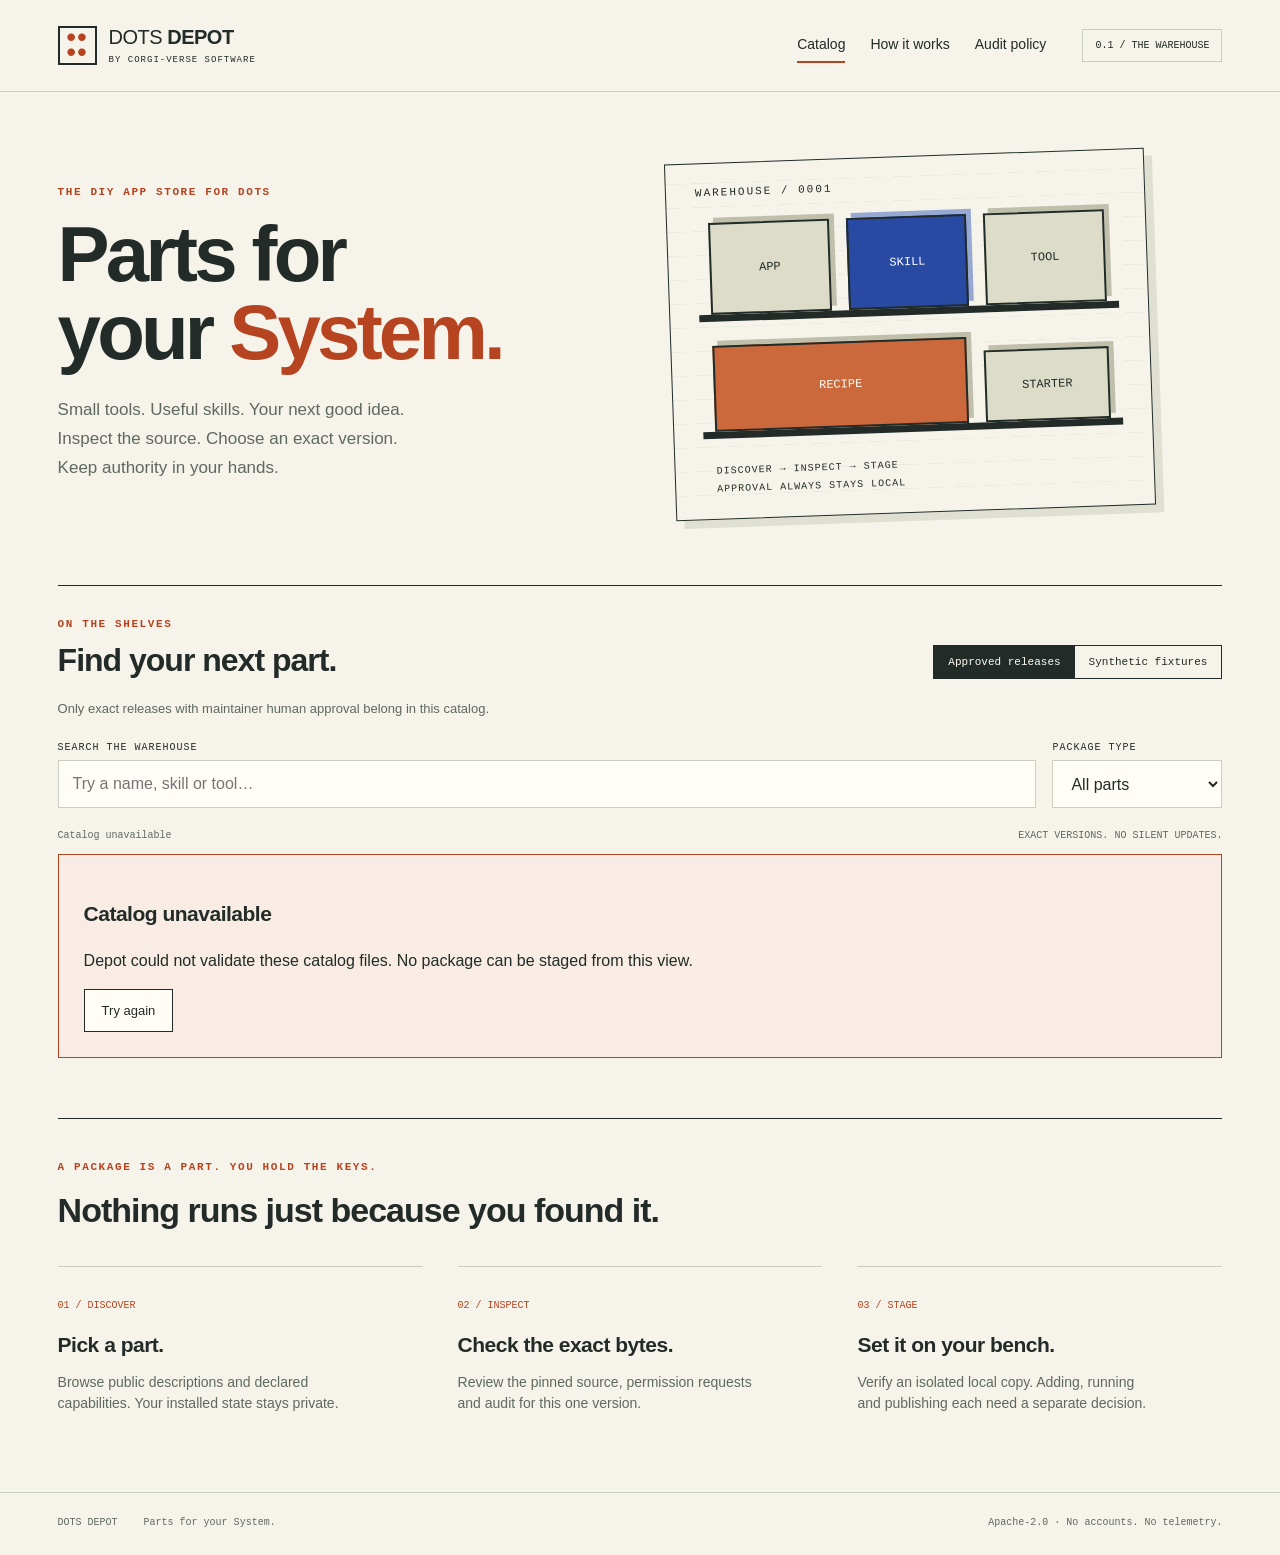
==== apps/web/index.html @ 34d8b79e "Publish Depot 0.1 with inert staging and empty trusted catalog" ====
<!doctype html>
<html lang="en">
<head><meta charset="utf-8"><meta name="viewport" content="width=device-width,initial-scale=1"><meta name="color-scheme" content="light"><meta http-equiv="Content-Security-Policy" content="default-src 'self'; script-src 'self'; style-src 'self'; img-src 'self'; connect-src 'self'; object-src 'none'; base-uri 'none'; form-action 'none'"><title>Dots Depot — The Warehouse</title><link rel="stylesheet" href="assets/depot.css"><script src="depot.js" defer></script></head>
<body data-page="catalog">
<a class="skip" href="#main">Skip to content</a>
<header class="top"><a class="brand" href="index.html" aria-label="Dots Depot home"><span class="mark" aria-hidden="true">••<br>••</span><span>DOTS <b>DEPOT</b><small>BY CORGI-VERSE SOFTWARE</small></span></a><nav aria-label="Main"><a href="index.html" aria-current="page">Catalog</a><a href="index.html#flow">How it works</a><a href="policy.html">Audit policy</a></nav><span class="edition">0.1 / THE WAREHOUSE</span></header>
<main tabindex="-1" id="main">
<section class="hero"><div><p class="eyebrow">THE DIY APP STORE FOR DOTS</p><h1>Parts for<br>your <span>System.</span></h1><p class="intro">Small tools. Useful skills. Your next good idea.<br>Inspect the source. Choose an exact version.<br>Keep authority in your hands.</p></div><div class="warehouse" aria-hidden="true"><div class="shelf-title">WAREHOUSE / 0001</div><div class="shelf"><span class="crate">APP</span><span class="crate blue">SKILL</span><span class="crate">TOOL</span></div><div class="shelf lower"><span class="crate tall">RECIPE</span><span class="crate narrow">STARTER</span></div><p>DISCOVER → INSPECT → STAGE<br>APPROVAL ALWAYS STAYS LOCAL</p></div></section>
<section class="catalog-section" aria-labelledby="catalog-title"><div class="section-head"><div><p class="eyebrow">ON THE SHELVES</p><h2 id="catalog-title">Find your next part.</h2></div><div class="mode-control" role="group" aria-label="Catalog mode"><button type="button" id="trusted-mode" aria-pressed="true">Approved releases</button><button type="button" id="demo-mode" aria-pressed="false">Synthetic fixtures</button></div></div>
<p id="mode-note" class="mode-note">Only exact releases with maintainer human approval belong in this catalog.</p>
<div class="toolbar"><label class="search"><span>Search the warehouse</span><input id="search" type="search" placeholder="Try a name, skill or tool…" autocomplete="off"></label><label class="type"><span>Package type</span><select id="type"><option value="all">All parts</option><option value="app">Apps</option><option value="skill">Skills</option><option value="recipe">Recipes</option><option value="tool">Tools</option><option value="starter">Starters</option></select></label></div>
<div class="result-line"><span id="count" role="status" aria-live="polite">Loading catalog…</span><span>EXACT VERSIONS. NO SILENT UPDATES.</span></div>
<div id="catalog" class="cards" aria-busy="true"></div>
<div id="empty" class="empty" hidden><span class="empty-symbol" aria-hidden="true">[ ]</span><h3 id="empty-title">The warehouse is waiting for its first approved release.</h3><p id="empty-message">Real Paste Inbox is reserved for package #0001. Its exact source and release still need human approval.</p><button id="empty-action" type="button" class="primary">Explore synthetic fixtures →</button></div>
<div id="error" class="error" role="alert" hidden><h3>Catalog unavailable</h3><p>Depot could not validate these catalog files. No package can be staged from this view.</p><button id="retry" type="button">Try again</button></div></section>
<section id="flow" class="flow"><p class="eyebrow">A PACKAGE IS A PART. YOU HOLD THE KEYS.</p><h2>Nothing runs just because you found it.</h2><div class="steps"><article><span>01 / DISCOVER</span><h3>Pick a part.</h3><p>Browse public descriptions and declared capabilities. Your installed state stays private.</p></article><article><span>02 / INSPECT</span><h3>Check the exact bytes.</h3><p>Review the pinned source, permission requests and audit for this one version.</p></article><article><span>03 / STAGE</span><h3>Set it on your bench.</h3><p>Verify an isolated local copy. Adding, running and publishing each need a separate decision.</p></article></div></section>
</main><footer><span>DOTS DEPOT <b>Parts for your System.</b></span><span>Apache-2.0 · No accounts. No telemetry.</span></footer>
</body></html>
---- apps/web/assets/depot.css ----
:root{--paper:#f5f3ea;--ink:#222b27;--muted:#5f6961;--line:#c9cec2;--orange:#b64420;--blue:#284aa2;--white:#fffdf6;--mono:ui-monospace,SFMono-Regular,Consolas,monospace;--sans:Arial,Helvetica,sans-serif}*{box-sizing:border-box}html{scroll-behavior:smooth}body{margin:0;background:var(--paper);color:var(--ink);font-family:var(--sans);line-height:1.5}a{color:inherit}button,input,select,textarea{font:inherit}button,a.button{cursor:pointer}button:focus-visible,a:focus-visible,input:focus-visible,select:focus-visible,textarea:focus-visible{outline:3px solid var(--blue);outline-offset:4px}[hidden]{display:none!important}.skip{position:absolute;top:-80px;left:20px;padding:12px;background:var(--ink);color:white;z-index:20}.skip:focus{top:12px}.top{display:flex;align-items:center;gap:36px;padding:26px 4.5%;border-bottom:1px solid var(--line)}.brand{display:flex;gap:12px;align-items:center;text-decoration:none;font-size:20px;line-height:1.05;letter-spacing:-.5px;font-weight:500}.brand b{font-weight:900}.mark{width:39px;height:39px;border:2px solid var(--ink);text-align:center;font-size:28px;line-height:15px;padding-top:1px;color:var(--orange);letter-spacing:1px}.brand small{font:9px var(--mono);display:block;letter-spacing:1px;margin-top:7px}nav{display:flex;gap:25px;margin-left:auto;font-size:14px}nav a{text-decoration:none;padding:6px 0}nav a[aria-current]{border-bottom:2px solid var(--orange)}.edition{font:10px var(--mono);padding:10px 12px;border:1px solid var(--line);white-space:nowrap}main{max-width:1300px;margin:auto;padding:0 4.5%}.hero{display:grid;grid-template-columns:1fr 1fr;gap:60px;padding:64px 0 72px;align-items:center}.eyebrow{font:11px var(--mono);letter-spacing:1.6px;font-weight:600;color:var(--orange);margin:0 0 18px}h1{font-size:clamp(44px,6.3vw,78px);letter-spacing:-3.8px;line-height:.99;margin:0 0 25px;font-weight:750}h1 span{color:var(--orange)}.intro{font-size:17px;line-height:1.7;color:var(--muted);margin:0;max-width:650px}.warehouse{position:relative;border:1px solid var(--ink);padding:23px 29px 20px;transform:rotate(-2deg);background:repeating-linear-gradient(0deg,transparent,transparent 23px,#e6e9df 24px),var(--paper);box-shadow:8px 8px 0 #dfdfd2;max-width:480px}.shelf-title{font:11px var(--mono);letter-spacing:2px;padding-bottom:24px}.shelf{display:flex;gap:17px;border-bottom:7px solid var(--ink);align-items:flex-end;padding:0 12px}.crate{display:flex;align-items:center;justify-content:center;height:92px;flex:1;background:#dcdcc9;border:2px solid var(--ink);font:12px var(--mono);box-shadow:5px -5px 0 #bfbfac}.crate.blue{background:var(--blue);color:white;box-shadow:5px -5px 0 #97a9d3}.shelf.lower{padding-top:24px}.crate.tall{height:86px;background:#cc693c;color:var(--white)}.crate.narrow{height:72px;max-width:125px}.warehouse p{font:10px var(--mono);letter-spacing:1px;margin:24px 12px 0;line-height:1.8}.catalog-section{border-top:1px solid var(--ink);padding:32px 0 60px}.section-head{display:flex;align-items:flex-end;justify-content:space-between;gap:24px}.section-head .eyebrow{margin-bottom:12px}h2{font-size:32px;line-height:1.15;letter-spacing:-1px;margin:0 0 20px}h3{font-size:21px;line-height:1.25;letter-spacing:-.5px}.mode-control{display:flex;align-items:stretch;border:1px solid var(--ink);margin-bottom:20px}.mode-control button{padding:10px 14px;background:transparent;border:0;font:11px var(--mono)}.mode-control button[aria-pressed=true]{background:var(--ink);color:var(--white)}.mode-note{font-size:13px;color:var(--muted);margin:0 0 24px}.mode-note.demo{border-left:3px solid var(--orange);padding:9px 14px;color:var(--orange);background:#f0e4d6}.toolbar{display:flex;gap:16px}.toolbar label{display:flex;flex-direction:column;gap:7px}.toolbar label span,.command-label{font:10px var(--mono);letter-spacing:1px;text-transform:uppercase}.search{flex:1}.toolbar input,.toolbar select{height:48px;padding:0 14px;background:var(--white);border:1px solid var(--line);border-radius:0;color:var(--ink)}.type{width:170px}.result-line{display:flex;justify-content:space-between;padding:22px 0 13px;font:10px var(--mono);color:var(--muted);gap:20px}.cards{display:grid;grid-template-columns:repeat(2,minmax(0,1fr));gap:20px}.card{border:1px solid var(--line);background:var(--white);padding:25px;display:flex;flex-direction:column}.card-top{display:flex;justify-content:space-between;align-items:center;font:10px var(--mono);color:var(--muted)}.part-icon{display:grid;place-items:center;width:43px;height:43px;background:#dde3d3;border:1px solid var(--ink);font-weight:bold;font-size:13px;color:var(--ink)}.card h3{margin:24px 0 12px}.card h3 a{text-decoration:none}.card h3 a:hover{text-decoration:underline;text-underline-offset:4px}.card p{font-size:14px;color:var(--muted);margin:0 0 25px;max-width:420px}.card-bottom{margin-top:auto;display:flex;justify-content:space-between;gap:16px;border-top:1px solid var(--line);padding-top:17px;font:10px var(--mono)}.tag{font:10px var(--mono);color:var(--orange)}.tag.human{color:#285c39}.empty{padding:45px 20px 42px;text-align:center;border:1px dashed var(--line);background:#eef0e6}.empty-symbol{display:block;font:32px var(--mono);color:var(--orange);margin-bottom:22px}.empty h3{font-size:24px;margin:0 0 12px}.empty p{max-width:590px;margin:0 auto 25px;font-size:14px;color:var(--muted)}button,.button{border:1px solid var(--ink);background:var(--white);padding:11px 17px;color:var(--ink);border-radius:0;font-size:13px;text-decoration:none;display:inline-block}.primary{background:var(--ink);color:var(--white)}.primary:hover{background:#3b4840}.error{border:1px solid var(--orange);padding:25px;background:#f8ece4}.flow{padding:42px 0 64px;border-top:1px solid var(--ink)}.flow h2{font-size:34px;max-width:650px}.steps{display:grid;grid-template-columns:repeat(3,1fr);gap:35px;margin-top:36px}.steps article{border-top:1px solid var(--line);padding-top:24px}.steps span{font:10px var(--mono);color:var(--orange)}.steps h3{margin:17px 0 12px}.steps p{font-size:14px;color:var(--muted);max-width:300px}footer{border-top:1px solid var(--line);padding:24px 4.5%;display:flex;justify-content:space-between;gap:20px;font:10px var(--mono);color:var(--muted)}footer b{margin-left:20px;font-weight:normal}.detail{padding-top:38px;padding-bottom:65px}.back{font:12px var(--mono);text-decoration:none;display:inline-block;margin-bottom:36px}.detail h1{font-size:clamp(38px,5vw,62px);line-height:1.1;letter-spacing:-2.3px;max-width:900px;overflow-wrap:anywhere}.detail .intro{margin-bottom:25px}.badges{display:flex;gap:12px;flex-wrap:wrap;margin:0 0 30px}.badge{padding:8px 12px;border:1px solid var(--line);font:10px var(--mono);background:var(--white)}.badge.synthetic{border-color:var(--orange);color:var(--orange)}.detail-grid{display:grid;grid-template-columns:1fr 1fr;gap:24px}.panel{border:1px solid var(--line);padding:30px;margin-bottom:24px;background:var(--white);min-width:0}.panel h2{font-size:26px}.panel h3{margin-top:30px;font-size:18px}.muted{color:var(--muted);font-size:13px}.dark{background:var(--ink);color:var(--white);border-color:var(--ink)}.dark .eyebrow{color:#e2986a}.dark .muted{color:#c6cec4}.dark .button{border-color:#798477;background:#e8eadf;color:var(--ink)}.dark .button.ghost{background:transparent;color:var(--white)}dl{margin:25px 0}dl>div{display:grid;grid-template-columns:130px 1fr;gap:15px;padding:13px 0;border-top:1px solid var(--line)}dt{font:10px var(--mono);letter-spacing:.6px;text-transform:uppercase;padding-top:3px;color:var(--muted)}dd{margin:0;font:12px var(--mono);line-height:1.7;overflow-wrap:anywhere;white-space:pre-wrap}.dark dl>div{border-color:#546054}.dark dt{color:#b7c2b3}.actions{display:flex;gap:12px;flex-wrap:wrap}.stage-panel{max-width:850px;margin-top:8px}.stage-panel p{font-size:14px;color:var(--muted)}textarea{width:100%;display:block;background:#ecefe5;border:1px solid var(--line);padding:17px;font:12px/1.7 var(--mono);resize:vertical;color:var(--ink);margin:9px 0 18px;overflow-wrap:anywhere}.policy{max-width:980px}.policy .panel h2{margin-top:35px}.policy .panel h2:first-child{margin-top:0}.policy .panel p{color:var(--muted);font-size:15px;line-height:1.8}.policy h1{font-size:clamp(45px,6vw,72px)}@media(max-width:850px){.top{gap:20px;flex-wrap:wrap}.edition{display:none}.hero{gap:32px;padding-top:48px}.warehouse{padding:20px 16px}.shelf{gap:13px;padding:0 6px}.crate{height:75px}.section-head{align-items:flex-start;flex-direction:column;gap:0}.mode-control{margin-bottom:15px}.steps{gap:24px}.detail-grid{grid-template-columns:1fr}.result-line>span:last-child{display:none}h1{letter-spacing:-2.5px}.panel{padding:24px}}@media(max-width:580px){.top{padding:19px 6%;gap:21px}.brand{font-size:19px}nav{margin-left:0;width:100%;gap:25px;font-size:12px}.hero{grid-template-columns:1fr;padding:38px 0 43px;gap:32px}.hero h1{font-size:58px}.intro{font-size:15px}.warehouse{max-width:380px;margin:0 7px;transform:rotate(-1deg)}main{padding-left:6%;padding-right:6%}.warehouse .crate{height:65px}.warehouse .crate.tall{height:65px}.warehouse .crate.narrow{height:54px}.warehouse .shelf-title{padding-bottom:15px}.warehouse .lower{padding-top:15px}.warehouse p{margin-top:17px}.catalog-section{padding-top:27px}h2{font-size:29px}.mode-control{width:100%}.mode-control button{flex:1;padding:11px 7px;font-size:10px}.toolbar{flex-direction:column;gap:14px}.type{width:100%}.cards{grid-template-columns:1fr}.card{padding:22px}.empty{padding:34px 15px}.empty h3{font-size:21px}.steps{grid-template-columns:1fr;gap:20px}.steps p{max-width:none}.flow h2{font-size:28px}footer{flex-direction:column;padding:23px 6%;gap:14px}footer b{display:block;margin:10px 0 0}.detail{padding-top:25px}.detail h1{font-size:40px;letter-spacing:-1.5px}.panel{padding:22px}dl>div{grid-template-columns:1fr;gap:7px;padding:14px 0}textarea{font-size:11px}.actions{flex-direction:column}.button{text-align:center}.badges{gap:8px}.badge{font-size:9px}.back{margin-bottom:28px}}@media(prefers-reduced-motion:reduce){html{scroll-behavior:auto}}
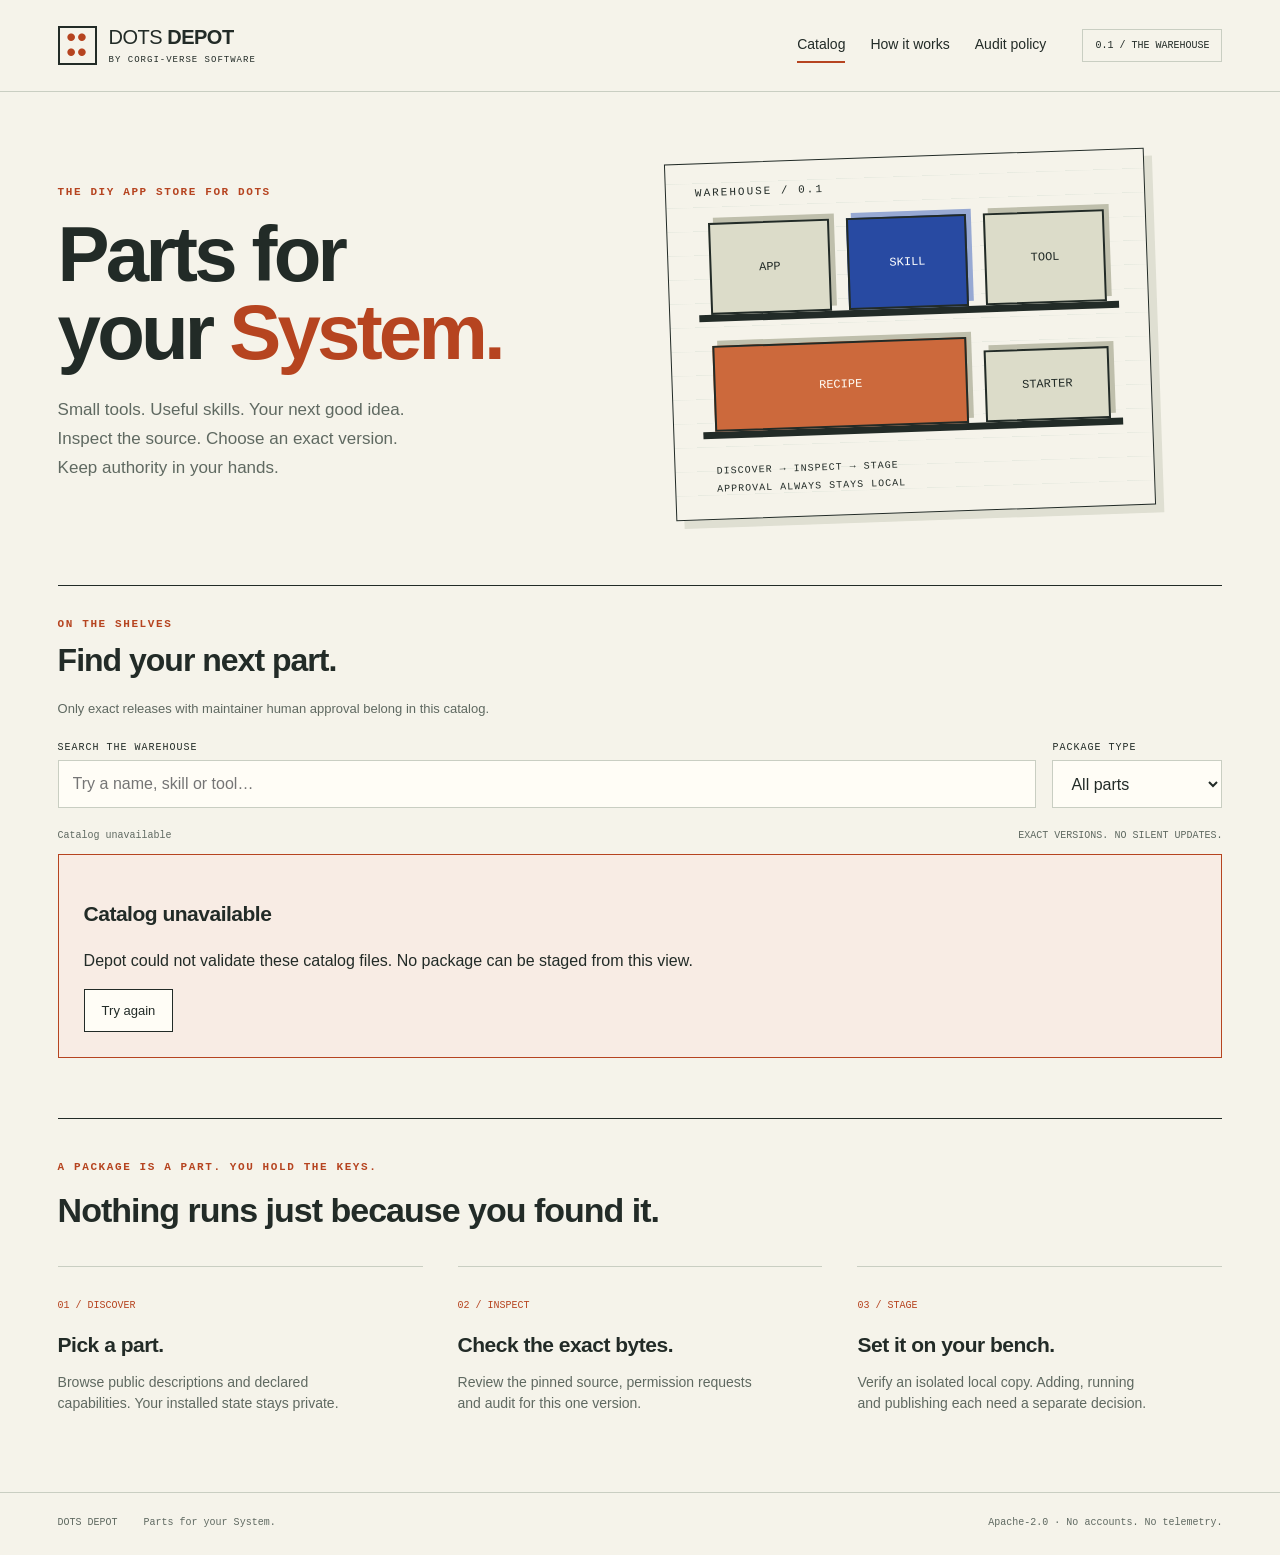
==== commit 32e5e5fa: "Hide unavailable demos and remove promised first package" ====
--- a/apps/web/index.html
+++ b/apps/web/index.html
@@ -5,13 +5,13 @@
 <a class="skip" href="#main">Skip to content</a>
 <header class="top"><a class="brand" href="index.html" aria-label="Dots Depot home"><span class="mark" aria-hidden="true">••<br>••</span><span>DOTS <b>DEPOT</b><small>BY CORGI-VERSE SOFTWARE</small></span></a><nav aria-label="Main"><a href="index.html" aria-current="page">Catalog</a><a href="index.html#flow">How it works</a><a href="policy.html">Audit policy</a></nav><span class="edition">0.1 / THE WAREHOUSE</span></header>
 <main tabindex="-1" id="main">
-<section class="hero"><div><p class="eyebrow">THE DIY APP STORE FOR DOTS</p><h1>Parts for<br>your <span>System.</span></h1><p class="intro">Small tools. Useful skills. Your next good idea.<br>Inspect the source. Choose an exact version.<br>Keep authority in your hands.</p></div><div class="warehouse" aria-hidden="true"><div class="shelf-title">WAREHOUSE / 0001</div><div class="shelf"><span class="crate">APP</span><span class="crate blue">SKILL</span><span class="crate">TOOL</span></div><div class="shelf lower"><span class="crate tall">RECIPE</span><span class="crate narrow">STARTER</span></div><p>DISCOVER → INSPECT → STAGE<br>APPROVAL ALWAYS STAYS LOCAL</p></div></section>
-<section class="catalog-section" aria-labelledby="catalog-title"><div class="section-head"><div><p class="eyebrow">ON THE SHELVES</p><h2 id="catalog-title">Find your next part.</h2></div><div class="mode-control" role="group" aria-label="Catalog mode"><button type="button" id="trusted-mode" aria-pressed="true">Approved releases</button><button type="button" id="demo-mode" aria-pressed="false">Synthetic fixtures</button></div></div>
+<section class="hero"><div><p class="eyebrow">THE DIY APP STORE FOR DOTS</p><h1>Parts for<br>your <span>System.</span></h1><p class="intro">Small tools. Useful skills. Your next good idea.<br>Inspect the source. Choose an exact version.<br>Keep authority in your hands.</p></div><div class="warehouse" aria-hidden="true"><div class="shelf-title">WAREHOUSE / 0.1</div><div class="shelf"><span class="crate">APP</span><span class="crate blue">SKILL</span><span class="crate">TOOL</span></div><div class="shelf lower"><span class="crate tall">RECIPE</span><span class="crate narrow">STARTER</span></div><p>DISCOVER → INSPECT → STAGE<br>APPROVAL ALWAYS STAYS LOCAL</p></div></section>
+<section class="catalog-section" aria-labelledby="catalog-title"><div class="section-head"><div><p class="eyebrow">ON THE SHELVES</p><h2 id="catalog-title">Find your next part.</h2></div><div id="catalog-mode" class="mode-control" hidden role="group" aria-label="Catalog mode"><button type="button" id="trusted-mode" aria-pressed="true">Approved releases</button><button type="button" id="demo-mode" aria-pressed="false">Synthetic fixtures</button></div></div>
 <p id="mode-note" class="mode-note">Only exact releases with maintainer human approval belong in this catalog.</p>
 <div class="toolbar"><label class="search"><span>Search the warehouse</span><input id="search" type="search" placeholder="Try a name, skill or tool…" autocomplete="off"></label><label class="type"><span>Package type</span><select id="type"><option value="all">All parts</option><option value="app">Apps</option><option value="skill">Skills</option><option value="recipe">Recipes</option><option value="tool">Tools</option><option value="starter">Starters</option></select></label></div>
 <div class="result-line"><span id="count" role="status" aria-live="polite">Loading catalog…</span><span>EXACT VERSIONS. NO SILENT UPDATES.</span></div>
 <div id="catalog" class="cards" aria-busy="true"></div>
-<div id="empty" class="empty" hidden><span class="empty-symbol" aria-hidden="true">[ ]</span><h3 id="empty-title">The warehouse is waiting for its first approved release.</h3><p id="empty-message">Real Paste Inbox is reserved for package #0001. Its exact source and release still need human approval.</p><button id="empty-action" type="button" class="primary">Explore synthetic fixtures →</button></div>
+<div id="empty" class="empty" hidden><span class="empty-symbol" aria-hidden="true">[ ]</span><h3 id="empty-title">The warehouse is waiting for its first approved release.</h3><p id="empty-message">Approved releases appear here only after exact-source review and human approval.</p><button id="empty-action" type="button" class="primary" hidden>Explore synthetic fixtures →</button></div>
 <div id="error" class="error" role="alert" hidden><h3>Catalog unavailable</h3><p>Depot could not validate these catalog files. No package can be staged from this view.</p><button id="retry" type="button">Try again</button></div></section>
 <section id="flow" class="flow"><p class="eyebrow">A PACKAGE IS A PART. YOU HOLD THE KEYS.</p><h2>Nothing runs just because you found it.</h2><div class="steps"><article><span>01 / DISCOVER</span><h3>Pick a part.</h3><p>Browse public descriptions and declared capabilities. Your installed state stays private.</p></article><article><span>02 / INSPECT</span><h3>Check the exact bytes.</h3><p>Review the pinned source, permission requests and audit for this one version.</p></article><article><span>03 / STAGE</span><h3>Set it on your bench.</h3><p>Verify an isolated local copy. Adding, running and publishing each need a separate decision.</p></article></div></section>
 </main><footer><span>DOTS DEPOT <b>Parts for your System.</b></span><span>Apache-2.0 · No accounts. No telemetry.</span></footer>
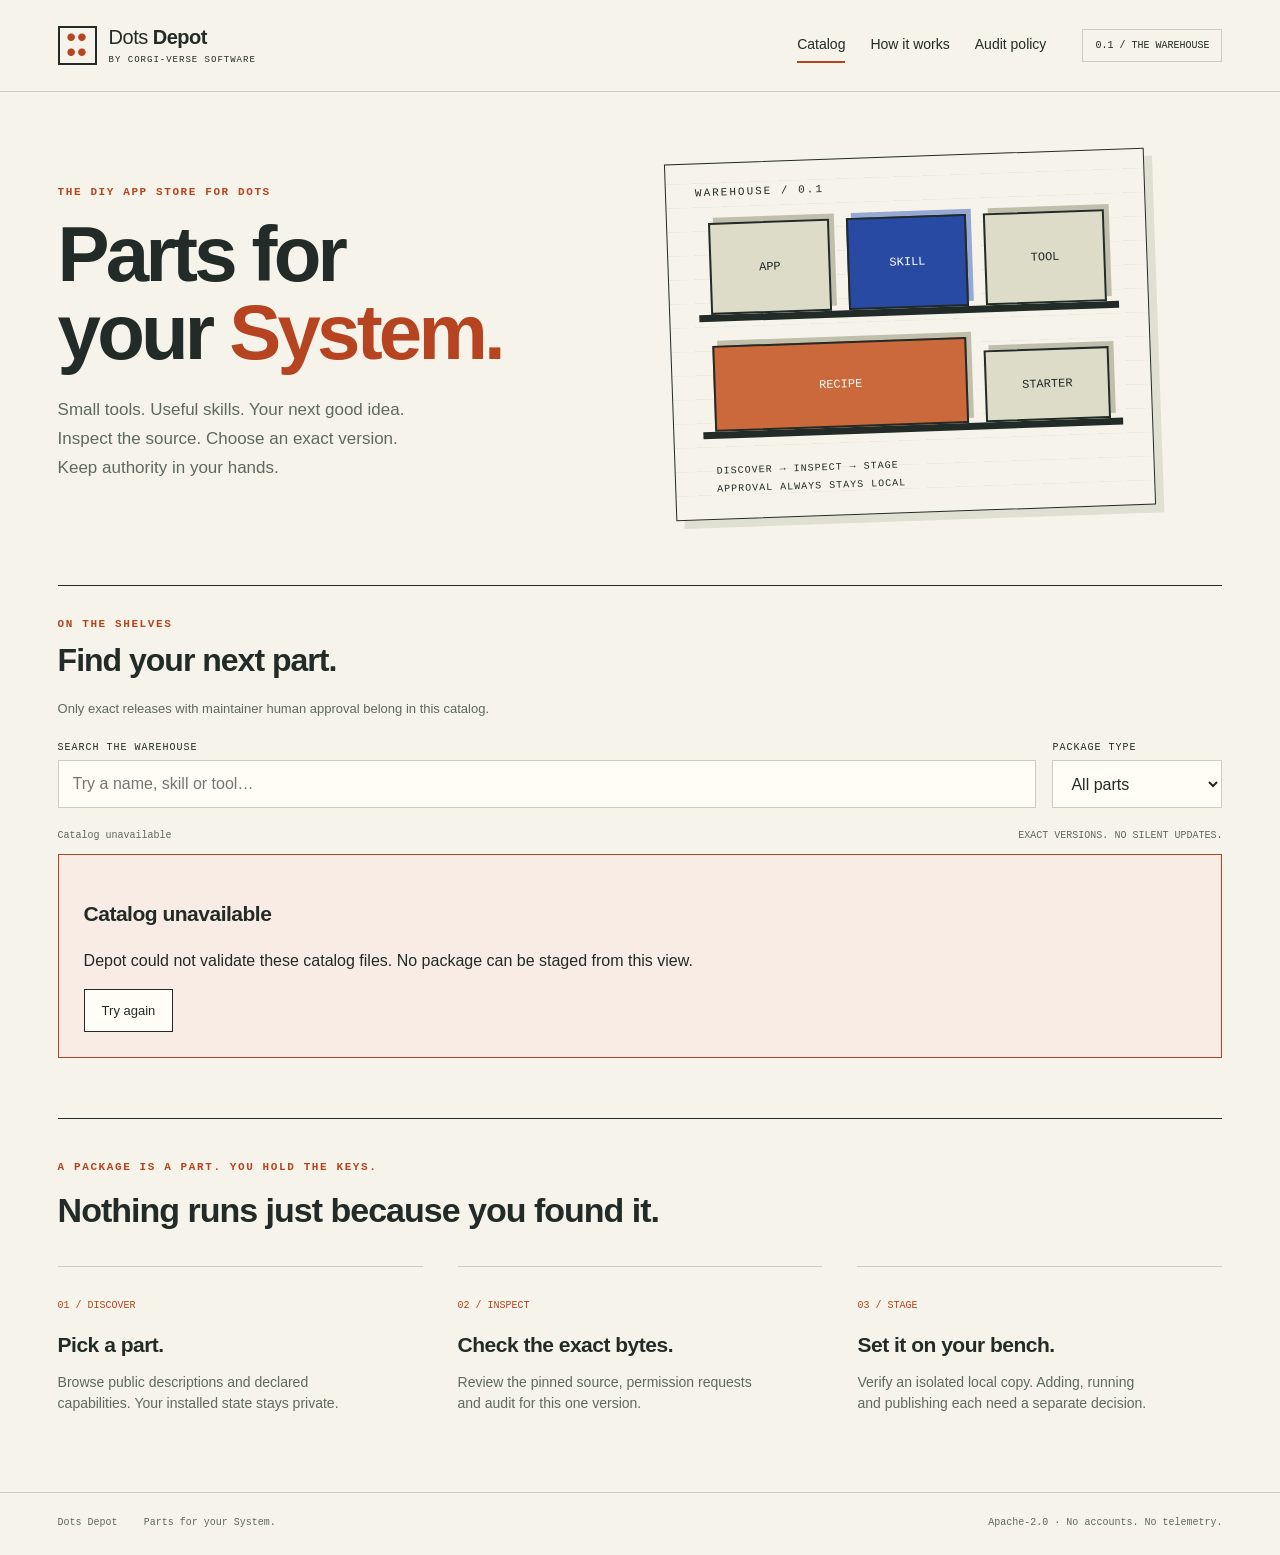
==== commit e18c7a7d: "Support deployment-specific Depot display names with generic defaults" ====
--- a/apps/web/index.html
+++ b/apps/web/index.html
@@ -1,9 +1,9 @@
 <!doctype html>
 <html lang="en">
-<head><meta charset="utf-8"><meta name="viewport" content="width=device-width,initial-scale=1"><meta name="color-scheme" content="light"><meta http-equiv="Content-Security-Policy" content="default-src 'self'; script-src 'self'; style-src 'self'; img-src 'self'; connect-src 'self'; object-src 'none'; base-uri 'none'; form-action 'none'"><title>Dots Depot — The Warehouse</title><link rel="stylesheet" href="assets/depot.css"><script src="depot.js" defer></script></head>
-<body data-page="catalog">
+<head><meta charset="utf-8"><meta name="viewport" content="width=device-width,initial-scale=1"><meta name="color-scheme" content="light"><meta http-equiv="Content-Security-Policy" content="default-src 'self'; script-src 'self'; style-src 'self'; img-src 'self'; connect-src 'self'; object-src 'none'; base-uri 'none'; form-action 'none'"><meta name="application-name" content="Dots Depot"><title>Dots Depot — The Warehouse</title><link rel="stylesheet" href="assets/depot.css"><script src="depot.js" defer></script></head>
+<body data-instance-name="Dots Depot" data-page="catalog">
 <a class="skip" href="#main">Skip to content</a>
-<header class="top"><a class="brand" href="index.html" aria-label="Dots Depot home"><span class="mark" aria-hidden="true">••<br>••</span><span>DOTS <b>DEPOT</b><small>BY CORGI-VERSE SOFTWARE</small></span></a><nav aria-label="Main"><a href="index.html" aria-current="page">Catalog</a><a href="index.html#flow">How it works</a><a href="policy.html">Audit policy</a></nav><span class="edition">0.1 / THE WAREHOUSE</span></header>
+<header class="top"><a class="brand" href="index.html" aria-label="Dots Depot home"><span class="mark" aria-hidden="true">••<br>••</span><span><span data-instance-name>Dots <b>Depot</b></span><small data-instance-attribution>BY CORGI-VERSE SOFTWARE</small></span></a><nav aria-label="Main"><a href="index.html" aria-current="page">Catalog</a><a href="index.html#flow">How it works</a><a href="policy.html">Audit policy</a></nav><span class="edition">0.1 / THE WAREHOUSE</span></header>
 <main tabindex="-1" id="main">
 <section class="hero"><div><p class="eyebrow">THE DIY APP STORE FOR DOTS</p><h1>Parts for<br>your <span>System.</span></h1><p class="intro">Small tools. Useful skills. Your next good idea.<br>Inspect the source. Choose an exact version.<br>Keep authority in your hands.</p></div><div class="warehouse" aria-hidden="true"><div class="shelf-title">WAREHOUSE / 0.1</div><div class="shelf"><span class="crate">APP</span><span class="crate blue">SKILL</span><span class="crate">TOOL</span></div><div class="shelf lower"><span class="crate tall">RECIPE</span><span class="crate narrow">STARTER</span></div><p>DISCOVER → INSPECT → STAGE<br>APPROVAL ALWAYS STAYS LOCAL</p></div></section>
 <section class="catalog-section" aria-labelledby="catalog-title"><div class="section-head"><div><p class="eyebrow">ON THE SHELVES</p><h2 id="catalog-title">Find your next part.</h2></div><div id="catalog-mode" class="mode-control" hidden role="group" aria-label="Catalog mode"><button type="button" id="trusted-mode" aria-pressed="true">Approved releases</button><button type="button" id="demo-mode" aria-pressed="false">Synthetic fixtures</button></div></div>
@@ -14,5 +14,5 @@
 <div id="empty" class="empty" hidden><span class="empty-symbol" aria-hidden="true">[ ]</span><h3 id="empty-title">The warehouse is waiting for its first approved release.</h3><p id="empty-message">Approved releases appear here only after exact-source review and human approval.</p><button id="empty-action" type="button" class="primary" hidden>Explore synthetic fixtures →</button></div>
 <div id="error" class="error" role="alert" hidden><h3>Catalog unavailable</h3><p>Depot could not validate these catalog files. No package can be staged from this view.</p><button id="retry" type="button">Try again</button></div></section>
 <section id="flow" class="flow"><p class="eyebrow">A PACKAGE IS A PART. YOU HOLD THE KEYS.</p><h2>Nothing runs just because you found it.</h2><div class="steps"><article><span>01 / DISCOVER</span><h3>Pick a part.</h3><p>Browse public descriptions and declared capabilities. Your installed state stays private.</p></article><article><span>02 / INSPECT</span><h3>Check the exact bytes.</h3><p>Review the pinned source, permission requests and audit for this one version.</p></article><article><span>03 / STAGE</span><h3>Set it on your bench.</h3><p>Verify an isolated local copy. Adding, running and publishing each need a separate decision.</p></article></div></section>
-</main><footer><span>DOTS DEPOT <b>Parts for your System.</b></span><span>Apache-2.0 · No accounts. No telemetry.</span></footer>
+</main><footer><span><span data-instance-name>Dots Depot</span> <b>Parts for your System.</b></span><span>Apache-2.0 · No accounts. No telemetry.</span></footer>
 </body></html>
--- a/apps/web/assets/depot.css
+++ b/apps/web/assets/depot.css
@@ -1 +1,3 @@
 :root{--paper:#f5f3ea;--ink:#222b27;--muted:#5f6961;--line:#c9cec2;--orange:#b64420;--blue:#284aa2;--white:#fffdf6;--mono:ui-monospace,SFMono-Regular,Consolas,monospace;--sans:Arial,Helvetica,sans-serif}*{box-sizing:border-box}html{scroll-behavior:smooth}body{margin:0;background:var(--paper);color:var(--ink);font-family:var(--sans);line-height:1.5}a{color:inherit}button,input,select,textarea{font:inherit}button,a.button{cursor:pointer}button:focus-visible,a:focus-visible,input:focus-visible,select:focus-visible,textarea:focus-visible{outline:3px solid var(--blue);outline-offset:4px}[hidden]{display:none!important}.skip{position:absolute;top:-80px;left:20px;padding:12px;background:var(--ink);color:white;z-index:20}.skip:focus{top:12px}.top{display:flex;align-items:center;gap:36px;padding:26px 4.5%;border-bottom:1px solid var(--line)}.brand{display:flex;gap:12px;align-items:center;text-decoration:none;font-size:20px;line-height:1.05;letter-spacing:-.5px;font-weight:500}.brand b{font-weight:900}.mark{width:39px;height:39px;border:2px solid var(--ink);text-align:center;font-size:28px;line-height:15px;padding-top:1px;color:var(--orange);letter-spacing:1px}.brand small{font:9px var(--mono);display:block;letter-spacing:1px;margin-top:7px}nav{display:flex;gap:25px;margin-left:auto;font-size:14px}nav a{text-decoration:none;padding:6px 0}nav a[aria-current]{border-bottom:2px solid var(--orange)}.edition{font:10px var(--mono);padding:10px 12px;border:1px solid var(--line);white-space:nowrap}main{max-width:1300px;margin:auto;padding:0 4.5%}.hero{display:grid;grid-template-columns:1fr 1fr;gap:60px;padding:64px 0 72px;align-items:center}.eyebrow{font:11px var(--mono);letter-spacing:1.6px;font-weight:600;color:var(--orange);margin:0 0 18px}h1{font-size:clamp(44px,6.3vw,78px);letter-spacing:-3.8px;line-height:.99;margin:0 0 25px;font-weight:750}h1 span{color:var(--orange)}.intro{font-size:17px;line-height:1.7;color:var(--muted);margin:0;max-width:650px}.warehouse{position:relative;border:1px solid var(--ink);padding:23px 29px 20px;transform:rotate(-2deg);background:repeating-linear-gradient(0deg,transparent,transparent 23px,#e6e9df 24px),var(--paper);box-shadow:8px 8px 0 #dfdfd2;max-width:480px}.shelf-title{font:11px var(--mono);letter-spacing:2px;padding-bottom:24px}.shelf{display:flex;gap:17px;border-bottom:7px solid var(--ink);align-items:flex-end;padding:0 12px}.crate{display:flex;align-items:center;justify-content:center;height:92px;flex:1;background:#dcdcc9;border:2px solid var(--ink);font:12px var(--mono);box-shadow:5px -5px 0 #bfbfac}.crate.blue{background:var(--blue);color:white;box-shadow:5px -5px 0 #97a9d3}.shelf.lower{padding-top:24px}.crate.tall{height:86px;background:#cc693c;color:var(--white)}.crate.narrow{height:72px;max-width:125px}.warehouse p{font:10px var(--mono);letter-spacing:1px;margin:24px 12px 0;line-height:1.8}.catalog-section{border-top:1px solid var(--ink);padding:32px 0 60px}.section-head{display:flex;align-items:flex-end;justify-content:space-between;gap:24px}.section-head .eyebrow{margin-bottom:12px}h2{font-size:32px;line-height:1.15;letter-spacing:-1px;margin:0 0 20px}h3{font-size:21px;line-height:1.25;letter-spacing:-.5px}.mode-control{display:flex;align-items:stretch;border:1px solid var(--ink);margin-bottom:20px}.mode-control button{padding:10px 14px;background:transparent;border:0;font:11px var(--mono)}.mode-control button[aria-pressed=true]{background:var(--ink);color:var(--white)}.mode-note{font-size:13px;color:var(--muted);margin:0 0 24px}.mode-note.demo{border-left:3px solid var(--orange);padding:9px 14px;color:var(--orange);background:#f0e4d6}.toolbar{display:flex;gap:16px}.toolbar label{display:flex;flex-direction:column;gap:7px}.toolbar label span,.command-label{font:10px var(--mono);letter-spacing:1px;text-transform:uppercase}.search{flex:1}.toolbar input,.toolbar select{height:48px;padding:0 14px;background:var(--white);border:1px solid var(--line);border-radius:0;color:var(--ink)}.type{width:170px}.result-line{display:flex;justify-content:space-between;padding:22px 0 13px;font:10px var(--mono);color:var(--muted);gap:20px}.cards{display:grid;grid-template-columns:repeat(2,minmax(0,1fr));gap:20px}.card{border:1px solid var(--line);background:var(--white);padding:25px;display:flex;flex-direction:column}.card-top{display:flex;justify-content:space-between;align-items:center;font:10px var(--mono);color:var(--muted)}.part-icon{display:grid;place-items:center;width:43px;height:43px;background:#dde3d3;border:1px solid var(--ink);font-weight:bold;font-size:13px;color:var(--ink)}.card h3{margin:24px 0 12px}.card h3 a{text-decoration:none}.card h3 a:hover{text-decoration:underline;text-underline-offset:4px}.card p{font-size:14px;color:var(--muted);margin:0 0 25px;max-width:420px}.card-bottom{margin-top:auto;display:flex;justify-content:space-between;gap:16px;border-top:1px solid var(--line);padding-top:17px;font:10px var(--mono)}.tag{font:10px var(--mono);color:var(--orange)}.tag.human{color:#285c39}.empty{padding:45px 20px 42px;text-align:center;border:1px dashed var(--line);background:#eef0e6}.empty-symbol{display:block;font:32px var(--mono);color:var(--orange);margin-bottom:22px}.empty h3{font-size:24px;margin:0 0 12px}.empty p{max-width:590px;margin:0 auto 25px;font-size:14px;color:var(--muted)}button,.button{border:1px solid var(--ink);background:var(--white);padding:11px 17px;color:var(--ink);border-radius:0;font-size:13px;text-decoration:none;display:inline-block}.primary{background:var(--ink);color:var(--white)}.primary:hover{background:#3b4840}.error{border:1px solid var(--orange);padding:25px;background:#f8ece4}.flow{padding:42px 0 64px;border-top:1px solid var(--ink)}.flow h2{font-size:34px;max-width:650px}.steps{display:grid;grid-template-columns:repeat(3,1fr);gap:35px;margin-top:36px}.steps article{border-top:1px solid var(--line);padding-top:24px}.steps span{font:10px var(--mono);color:var(--orange)}.steps h3{margin:17px 0 12px}.steps p{font-size:14px;color:var(--muted);max-width:300px}footer{border-top:1px solid var(--line);padding:24px 4.5%;display:flex;justify-content:space-between;gap:20px;font:10px var(--mono);color:var(--muted)}footer b{margin-left:20px;font-weight:normal}.detail{padding-top:38px;padding-bottom:65px}.back{font:12px var(--mono);text-decoration:none;display:inline-block;margin-bottom:36px}.detail h1{font-size:clamp(38px,5vw,62px);line-height:1.1;letter-spacing:-2.3px;max-width:900px;overflow-wrap:anywhere}.detail .intro{margin-bottom:25px}.badges{display:flex;gap:12px;flex-wrap:wrap;margin:0 0 30px}.badge{padding:8px 12px;border:1px solid var(--line);font:10px var(--mono);background:var(--white)}.badge.synthetic{border-color:var(--orange);color:var(--orange)}.detail-grid{display:grid;grid-template-columns:1fr 1fr;gap:24px}.panel{border:1px solid var(--line);padding:30px;margin-bottom:24px;background:var(--white);min-width:0}.panel h2{font-size:26px}.panel h3{margin-top:30px;font-size:18px}.muted{color:var(--muted);font-size:13px}.dark{background:var(--ink);color:var(--white);border-color:var(--ink)}.dark .eyebrow{color:#e2986a}.dark .muted{color:#c6cec4}.dark .button{border-color:#798477;background:#e8eadf;color:var(--ink)}.dark .button.ghost{background:transparent;color:var(--white)}dl{margin:25px 0}dl>div{display:grid;grid-template-columns:130px 1fr;gap:15px;padding:13px 0;border-top:1px solid var(--line)}dt{font:10px var(--mono);letter-spacing:.6px;text-transform:uppercase;padding-top:3px;color:var(--muted)}dd{margin:0;font:12px var(--mono);line-height:1.7;overflow-wrap:anywhere;white-space:pre-wrap}.dark dl>div{border-color:#546054}.dark dt{color:#b7c2b3}.actions{display:flex;gap:12px;flex-wrap:wrap}.stage-panel{max-width:850px;margin-top:8px}.stage-panel p{font-size:14px;color:var(--muted)}textarea{width:100%;display:block;background:#ecefe5;border:1px solid var(--line);padding:17px;font:12px/1.7 var(--mono);resize:vertical;color:var(--ink);margin:9px 0 18px;overflow-wrap:anywhere}.policy{max-width:980px}.policy .panel h2{margin-top:35px}.policy .panel h2:first-child{margin-top:0}.policy .panel p{color:var(--muted);font-size:15px;line-height:1.8}.policy h1{font-size:clamp(45px,6vw,72px)}@media(max-width:850px){.top{gap:20px;flex-wrap:wrap}.edition{display:none}.hero{gap:32px;padding-top:48px}.warehouse{padding:20px 16px}.shelf{gap:13px;padding:0 6px}.crate{height:75px}.section-head{align-items:flex-start;flex-direction:column;gap:0}.mode-control{margin-bottom:15px}.steps{gap:24px}.detail-grid{grid-template-columns:1fr}.result-line>span:last-child{display:none}h1{letter-spacing:-2.5px}.panel{padding:24px}}@media(max-width:580px){.top{padding:19px 6%;gap:21px}.brand{font-size:19px}nav{margin-left:0;width:100%;gap:25px;font-size:12px}.hero{grid-template-columns:1fr;padding:38px 0 43px;gap:32px}.hero h1{font-size:58px}.intro{font-size:15px}.warehouse{max-width:380px;margin:0 7px;transform:rotate(-1deg)}main{padding-left:6%;padding-right:6%}.warehouse .crate{height:65px}.warehouse .crate.tall{height:65px}.warehouse .crate.narrow{height:54px}.warehouse .shelf-title{padding-bottom:15px}.warehouse .lower{padding-top:15px}.warehouse p{margin-top:17px}.catalog-section{padding-top:27px}h2{font-size:29px}.mode-control{width:100%}.mode-control button{flex:1;padding:11px 7px;font-size:10px}.toolbar{flex-direction:column;gap:14px}.type{width:100%}.cards{grid-template-columns:1fr}.card{padding:22px}.empty{padding:34px 15px}.empty h3{font-size:21px}.steps{grid-template-columns:1fr;gap:20px}.steps p{max-width:none}.flow h2{font-size:28px}footer{flex-direction:column;padding:23px 6%;gap:14px}footer b{display:block;margin:10px 0 0}.detail{padding-top:25px}.detail h1{font-size:40px;letter-spacing:-1.5px}.panel{padding:22px}dl>div{grid-template-columns:1fr;gap:7px;padding:14px 0}textarea{font-size:11px}.actions{flex-direction:column}.button{text-align:center}.badges{gap:8px}.badge{font-size:9px}.back{margin-bottom:28px}}@media(prefers-reduced-motion:reduce){html{scroll-behavior:auto}}
+
+.brand{min-width:0;max-width:360px}.brand>span:last-child{min-width:0}.brand [data-instance-name]{overflow-wrap:anywhere}.mark{flex-shrink:0}.top{flex-wrap:wrap}footer [data-instance-name]{overflow-wrap:anywhere}
